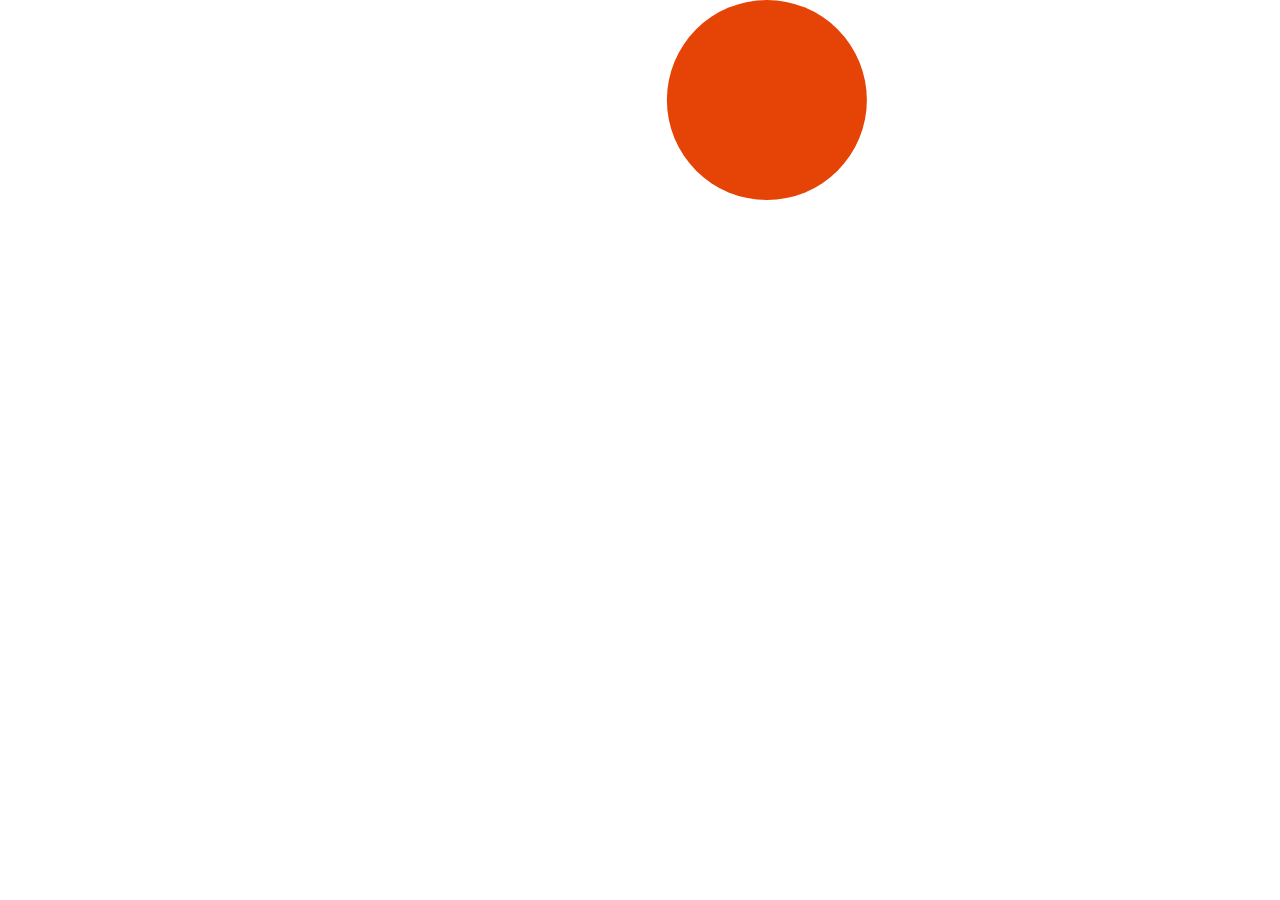
==== deploy/index.html @ 9cb259ca "Josh-format" ====
<!DOCTYPE html>
<html lang="en">
	<head>
		<meta charset="UTF-8" />
		<meta name="viewport" content="width=device-width, initial-scale=1.0" />
		<meta http-equiv="X-UA-Compatible" content="ie=edge" />
		<!-- Google Font -->
	
		<!-- Font Awesome -->
	
		<link rel="stylesheet" href="css/styles.css" />
		<title>Motion Template</title>
	</head>
	

	<body>
		<section id="shapes">
			<div>
				<div id="red-circle"></div>
				<div id="blue-square"></div>
			</div>
		</section>
		
		<script src="js/scripts-min.js"></script>
	</body>
</html>
---- deploy/css/styles.css ----
/* =============
    Mixins
============= */
/* ---------------- Font Sizing ---------------- */
html {
  font-size: 100%;
}

/* ---------------- Media Queries ---------------- */
/* =============
    Variables
============= */
/*! normalize.css v8.0.1 | MIT License | github.com/necolas/normalize.css */
/* Document
   ========================================================================== */
/**
 * 1. Correct the line height in all browsers.
 * 2. Prevent adjustments of font size after orientation changes in iOS.
 */
html {
  line-height: 1.15;
  /* 1 */
  -webkit-text-size-adjust: 100%;
  /* 2 */
}

/* Sections
   ========================================================================== */
/**
 * Remove the margin in all browsers.
 */
body {
  margin: 0;
}

/**
 * Render the `main` element consistently in IE.
 */
main {
  display: block;
}

/**
 * Correct the font size and margin on `h1` elements within `section` and
 * `article` contexts in Chrome, Firefox, and Safari.
 */
h1 {
  font-size: 2em;
  margin: 0.67em 0;
}

/* Grouping content
   ========================================================================== */
/**
 * 1. Add the correct box sizing in Firefox.
 * 2. Show the overflow in Edge and IE.
 */
hr {
  box-sizing: content-box;
  /* 1 */
  height: 0;
  /* 1 */
  overflow: visible;
  /* 2 */
}

/**
 * 1. Correct the inheritance and scaling of font size in all browsers.
 * 2. Correct the odd `em` font sizing in all browsers.
 */
pre {
  font-family: monospace, monospace;
  /* 1 */
  font-size: 1em;
  /* 2 */
}

/* Text-level semantics
   ========================================================================== */
/**
 * Remove the gray background on active links in IE 10.
 */
a {
  background-color: transparent;
}

/**
 * 1. Remove the bottom border in Chrome 57-
 * 2. Add the correct text decoration in Chrome, Edge, IE, Opera, and Safari.
 */
abbr[title] {
  border-bottom: none;
  /* 1 */
  text-decoration: underline;
  /* 2 */
  text-decoration: underline dotted;
  /* 2 */
}

/**
 * Add the correct font weight in Chrome, Edge, and Safari.
 */
b,
strong {
  font-weight: bolder;
}

/**
 * 1. Correct the inheritance and scaling of font size in all browsers.
 * 2. Correct the odd `em` font sizing in all browsers.
 */
code,
kbd,
samp {
  font-family: monospace, monospace;
  /* 1 */
  font-size: 1em;
  /* 2 */
}

/**
 * Add the correct font size in all browsers.
 */
small {
  font-size: 80%;
}

/**
 * Prevent `sub` and `sup` elements from affecting the line height in
 * all browsers.
 */
sub,
sup {
  font-size: 75%;
  line-height: 0;
  position: relative;
  vertical-align: baseline;
}

sub {
  bottom: -0.25em;
}

sup {
  top: -0.5em;
}

/* Embedded content
   ========================================================================== */
/**
 * Remove the border on images inside links in IE 10.
 */
img {
  border-style: none;
}

/* Forms
   ========================================================================== */
/**
 * 1. Change the font styles in all browsers.
 * 2. Remove the margin in Firefox and Safari.
 */
button,
input,
optgroup,
select,
textarea {
  font-family: inherit;
  /* 1 */
  font-size: 100%;
  /* 1 */
  line-height: 1.15;
  /* 1 */
  margin: 0;
  /* 2 */
}

/**
 * Show the overflow in IE.
 * 1. Show the overflow in Edge.
 */
button,
input {
  /* 1 */
  overflow: visible;
}

/**
 * Remove the inheritance of text transform in Edge, Firefox, and IE.
 * 1. Remove the inheritance of text transform in Firefox.
 */
button,
select {
  /* 1 */
  text-transform: none;
}

/**
 * Correct the inability to style clickable types in iOS and Safari.
 */
button,
[type=button],
[type=reset],
[type=submit] {
  -webkit-appearance: button;
}

/**
 * Remove the inner border and padding in Firefox.
 */
button::-moz-focus-inner,
[type=button]::-moz-focus-inner,
[type=reset]::-moz-focus-inner,
[type=submit]::-moz-focus-inner {
  border-style: none;
  padding: 0;
}

/**
 * Restore the focus styles unset by the previous rule.
 */
button:-moz-focusring,
[type=button]:-moz-focusring,
[type=reset]:-moz-focusring,
[type=submit]:-moz-focusring {
  outline: 1px dotted ButtonText;
}

/**
 * Correct the padding in Firefox.
 */
fieldset {
  padding: 0.35em 0.75em 0.625em;
}

/**
 * 1. Correct the text wrapping in Edge and IE.
 * 2. Correct the color inheritance from `fieldset` elements in IE.
 * 3. Remove the padding so developers are not caught out when they zero out
 *    `fieldset` elements in all browsers.
 */
legend {
  box-sizing: border-box;
  /* 1 */
  color: inherit;
  /* 2 */
  display: table;
  /* 1 */
  max-width: 100%;
  /* 1 */
  padding: 0;
  /* 3 */
  white-space: normal;
  /* 1 */
}

/**
 * Add the correct vertical alignment in Chrome, Firefox, and Opera.
 */
progress {
  vertical-align: baseline;
}

/**
 * Remove the default vertical scrollbar in IE 10+.
 */
textarea {
  overflow: auto;
}

/**
 * 1. Add the correct box sizing in IE 10.
 * 2. Remove the padding in IE 10.
 */
[type=checkbox],
[type=radio] {
  box-sizing: border-box;
  /* 1 */
  padding: 0;
  /* 2 */
}

/**
 * Correct the cursor style of increment and decrement buttons in Chrome.
 */
[type=number]::-webkit-inner-spin-button,
[type=number]::-webkit-outer-spin-button {
  height: auto;
}

/**
 * 1. Correct the odd appearance in Chrome and Safari.
 * 2. Correct the outline style in Safari.
 */
[type=search] {
  -webkit-appearance: textfield;
  /* 1 */
  outline-offset: -2px;
  /* 2 */
}

/**
 * Remove the inner padding in Chrome and Safari on macOS.
 */
[type=search]::-webkit-search-decoration {
  -webkit-appearance: none;
}

/**
 * 1. Correct the inability to style clickable types in iOS and Safari.
 * 2. Change font properties to `inherit` in Safari.
 */
::-webkit-file-upload-button {
  -webkit-appearance: button;
  /* 1 */
  font: inherit;
  /* 2 */
}

/* Interactive
   ========================================================================== */
/*
 * Add the correct display in Edge, IE 10+, and Firefox.
 */
details {
  display: block;
}

/*
 * Add the correct display in all browsers.
 */
summary {
  display: list-item;
}

/* Misc
   ========================================================================== */
/**
 * Add the correct display in IE 10+.
 */
template {
  display: none;
}

/**
 * Add the correct display in IE 10.
 */
[hidden] {
  display: none;
}

/* =============
    Base
============= */
figure {
  padding: 0;
  margin: 0;
}

ul {
  padding: 0;
  margin: 0;
}
ul li {
  list-style: none;
}

/* =============
    Typography
============= */
h1, h2, h3, h4 {
  margin: 0;
  padding: 0;
}

p {
  margin: 0;
  padding: 0;
}

/* =============
    Buttons
============= */
/* =============
    Forms
============= */
[type=text], [type=password], [type=date], [type=datetime], [type=datetime-local], [type=month], [type=week], [type=email], [type=number], [type=search], [type=tel], [type=time], [type=url], [type=color], textarea {
  box-shadow: none;
}

[type=text]:focus, [type=password]:focus, [type=date]:focus, [type=datetime]:focus, [type=datetime-local]:focus, [type=month]:focus, [type=week]:focus, [type=email]:focus, [type=number]:focus, [type=search]:focus, [type=tel]:focus, [type=time]:focus, [type=url]:focus, [type=color]:focus, textarea:focus {
  box-shadow: none;
}

input[type=text],
input[type=email],
input[type=password],
textarea {
  -webkit-appearance: none;
}

/* =============
    Navigation
============= */
/* =============
    Header
============= */
/* =============
    Footer
============= */
#shapes {
  display: grid;
  grid-template-columns: auto 60% auto;
  grid-template-areas: ". shapes .";
  height: 100vh;
}
#shapes > div {
  grid-area: shapes;
}
#shapes > div #red-circle {
  height: 200px;
  width: 200px;
  background-color: #e64307;
  border-radius: 100%;
  margin-left: 300px;
}
#shapes > div #blue-square {
  height: 200px;
  width: 200px;
  background-color: #05deff;
}
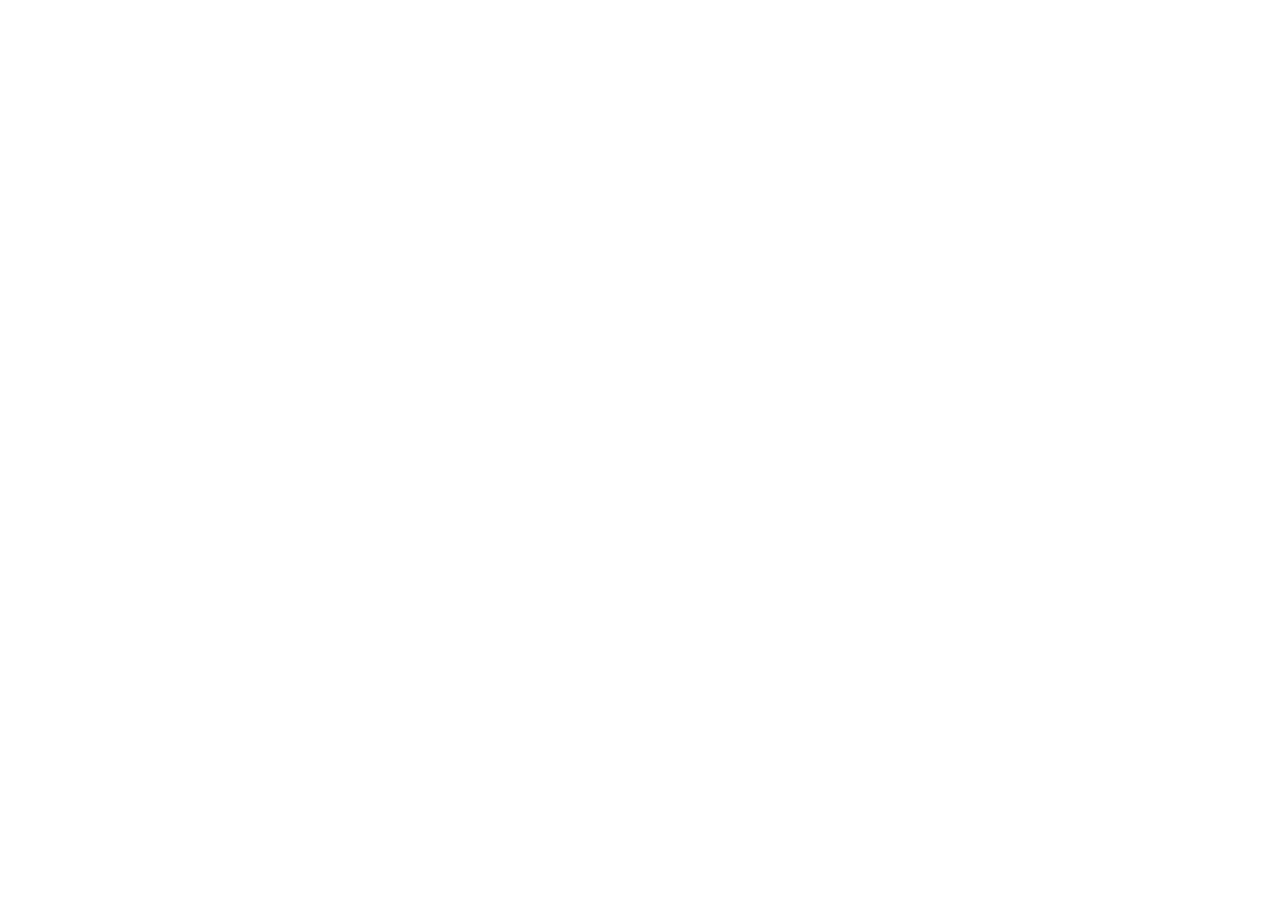
==== commit 65e1aa36: "adding kit files" ====
--- a/deploy/index.html
+++ b/deploy/index.html
@@ -10,16 +10,20 @@
 	
 		<link rel="stylesheet" href="css/styles.css" />
 		<title>Motion Template</title>
+	
 	</head>
 	
 
 	<body>
-		<section id="shapes">
+		<section id="svg-container">
 			<div>
-				<div id="red-circle"></div>
-				<div id="blue-square"></div>
+						
+			
+		
+		
 			</div>
 		</section>
+		
 		
 		<script src="js/scripts-min.js"></script>
 	</body>
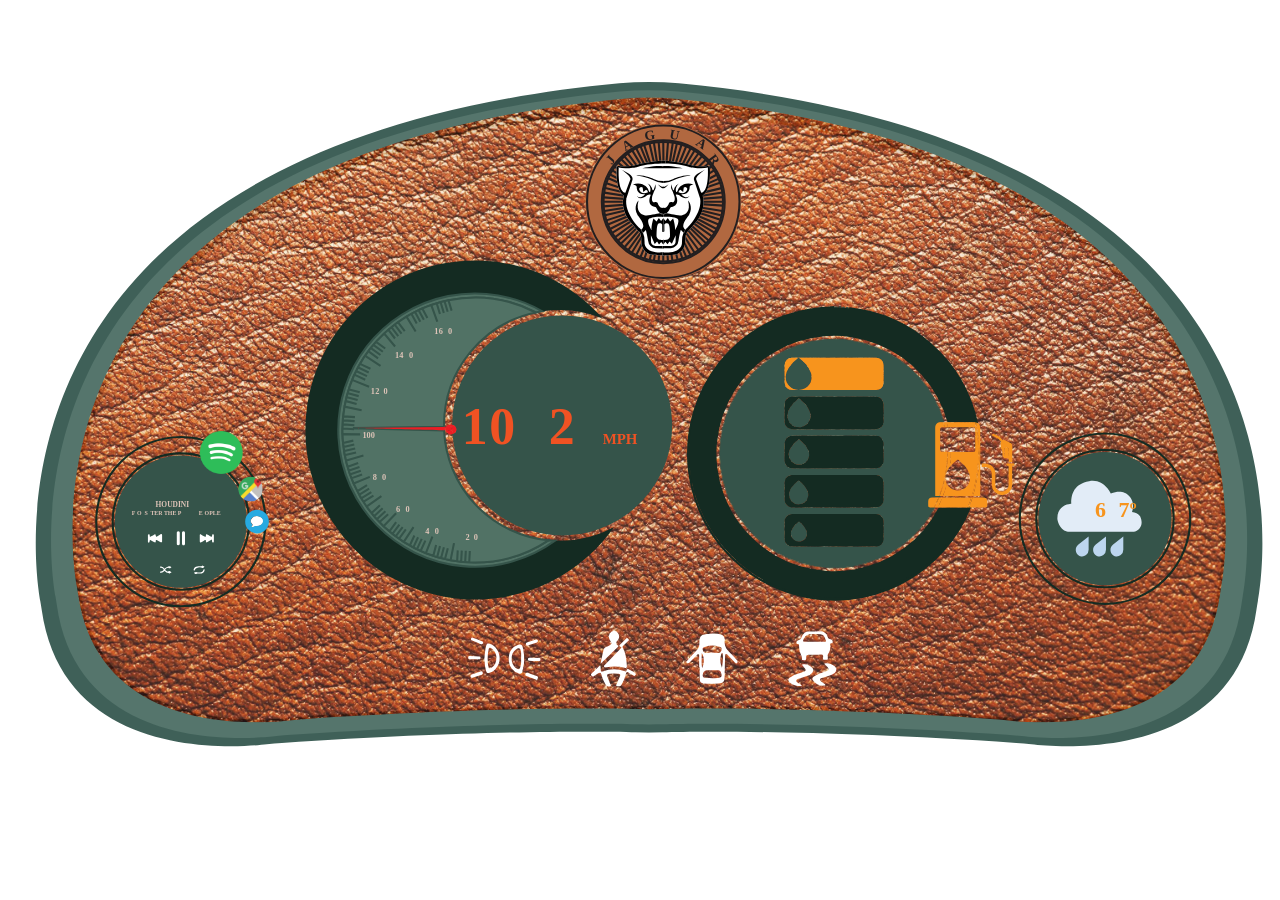
==== commit 2bee11b4: "adding svg code to files" ====
--- a/deploy/index.html
+++ b/deploy/index.html
@@ -18,7 +18,168 @@
 		<section id="svg-container">
 			<div>
 						
-			
+				<svg xmlns="http://www.w3.org/2000/svg" xmlns:xlink="http://www.w3.org/1999/xlink" viewBox="0 0 1224 792">
+					<defs>
+					  <clipPath id="clip-path">
+						<path class="cls-1" d="M593.93 94.61C17.89 149 66 518.08 73.32 560c.45 2.59.88 5.18 1.25 7.78C93.71 703.58 246.84 692.47 277 688.94c4.5-.53 9-1 13.52-1.26 169.93-11.51 282.64-10.4 318.15-9.62q12 .27 24 0c35.51-.78 148.22-1.89 318.15 9.62 4.52.3 9 .73 13.52 1.26 30.15 3.53 183.28 14.64 202.42-121.14.37-2.6.8-5.19 1.25-7.78 7.36-41.94 55.43-411-520.6-465.41a284.58 284.58 0 00-53.48 0z"/>
+					  </clipPath>
+					  <clipPath id="clip-path-3">
+						<circle class="cls-1" cx="239.68" cy="467.7" r="11.74"/>
+					  </clipPath>
+					  <style>
+						.cls-1,.cls-35,.cls-38,.cls-8{fill:none}.cls-7{fill:#35544a}.cls-8{stroke:#142b22}.cls-22,.cls-35,.cls-38,.cls-8{stroke-miterlimit:10;stroke-width:2px}.cls-10{fill:#bdd6ef}.cls-34{fill:#f7941d}.cls-26,.cls-37{font-family:Jaguar-Bold,Jaguar;font-weight:700}.cls-26{fill:#dec4b8}.cls-18{fill:#fff}.cls-21{fill:#142b22}.cls-22{fill:#517265}.cls-22,.cls-35{stroke:#35544a}.cls-23{fill:#ed1c24}.cls-26{font-size:7.94px}.cls-30{letter-spacing:-.03em}.cls-25{letter-spacing:0}.cls-28{letter-spacing:-.04em}.cls-37{font-size:12.98px;fill:#231f20}.cls-38{stroke:#231f20}
+					  </style>
+					</defs>
+					<g id="outline-dash">
+					  <path d="M649.13 79.65a302.23 302.23 0 00-56.91 0c-612.67 57.82-561.55 450.4-553.72 495 .49 2.76.94 5.52 1.33 8.28 20.36 144.42 183.23 132.6 215.3 128.84q7.17-.84 14.38-1.34c180.74-12.23 300.62-11.06 338.39-10.22q12.78.28 25.55 0c37.77-.84 157.65-2 338.39 10.22q7.2.49 14.38 1.34c32.07 3.76 194.94 15.58 215.3-128.84.39-2.76.85-5.52 1.33-8.28 7.83-44.6 58.95-437.18-553.72-495zm529.77 484.66q-.7 3.9-1.28 7.8c-19.52 136-175.69 124.92-206.44 121.38q-6.87-.79-13.79-1.27c-173.3-11.52-288.25-10.41-324.46-9.63q-12.25.27-24.51 0c-36.21-.78-151.16-1.89-324.46 9.63q-6.91.46-13.79 1.27C239.42 697 83.25 708.16 63.73 572.11c-.37-2.6-.81-5.2-1.27-7.8C55 522.29 5.93 152.45 593.4 98a296 296 0 0154.6 0c587.42 54.45 538.4 424.29 530.9 466.31z" fill="#3f6058"/>
+					  <path d="M648.42 87.53a293.91 293.91 0 00-55.49 0C-4.48 143.91 45.37 526.71 53 570.21c.47 2.69.92 5.38 1.3 8.08C74.15 719.11 233 707.58 264.24 703.91q7-.81 14-1.3c176.24-11.93 293.13-10.79 330-10 8.31.18 16.6.18 24.92 0 36.82-.82 153.72-2 330 10q7 .48 14 1.3c31.26 3.67 190.08 15.2 209.93-125.62.38-2.7.83-5.39 1.3-8.08 7.61-43.5 57.44-426.3-539.97-482.68zM1165 560.12c-.45 2.53-.88 5.06-1.24 7.61-19 132.66-171.32 121.8-201.3 118.35-4.47-.52-9-.94-13.44-1.23-169-11.24-281.08-10.16-316.39-9.4q-12 .27-23.89 0c-35.31-.76-147.4-1.84-316.39 9.4-4.49.29-9 .71-13.44 1.23-30 3.45-182.26 14.31-201.3-118.35-.36-2.55-.79-5.08-1.24-7.61-7.32-41-55.12-401.6 517.71-454.72a288.35 288.35 0 0153.21 0c572.82 53.12 525.02 413.74 517.71 454.72z" fill="#55756c"/>
+					</g>
+					<g clip-path="url(#clip-path)" opacity=".87" id="leather">
+					  <image width="2880" height="1800" transform="matrix(.4 0 0 .4 41.14 52.29)" xlink:href="[data-uri]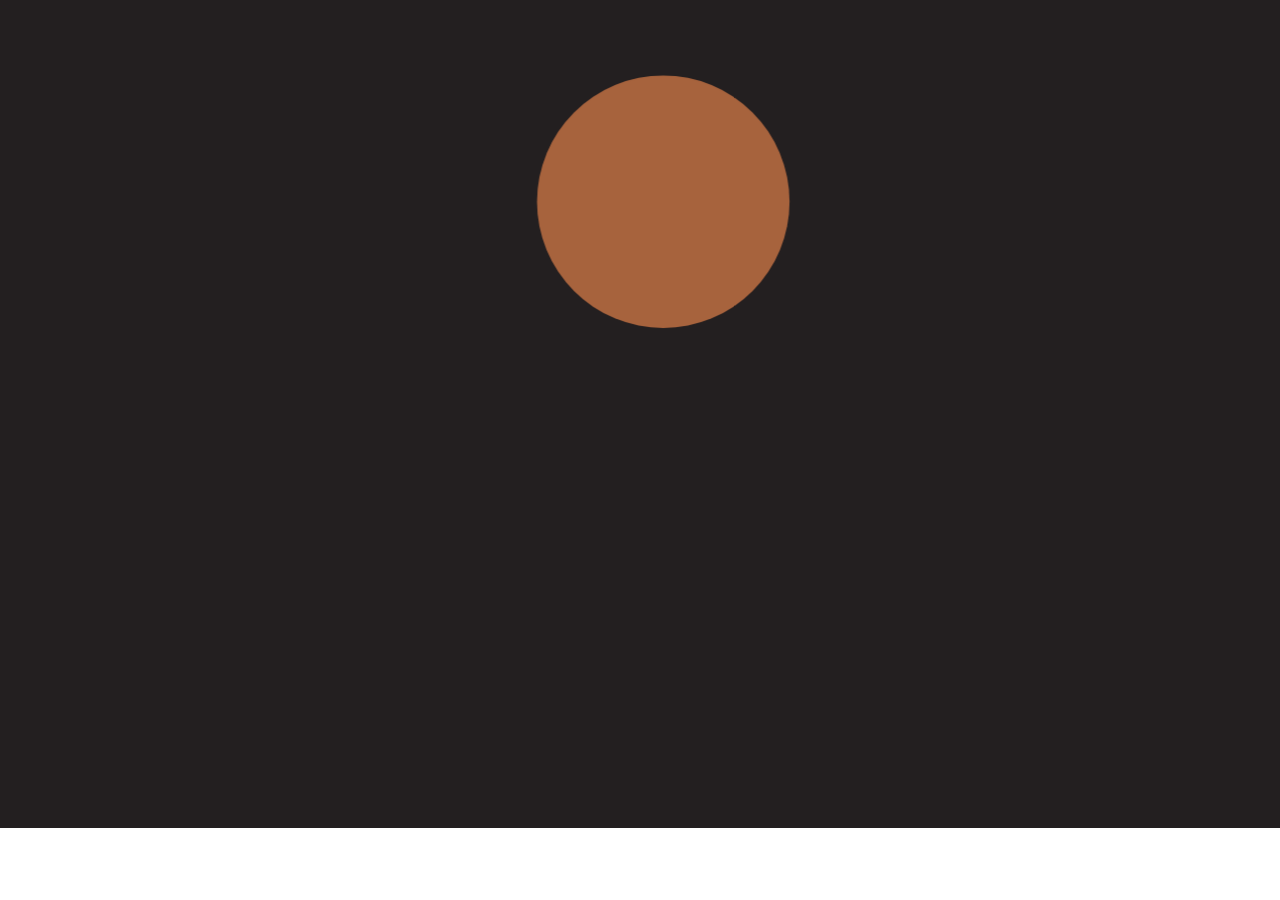
==== commit 7dd020b0: "fixing fuel indicator and weather" ====
--- a/deploy/index.html
+++ b/deploy/index.html
@@ -21,15 +21,13 @@
 				<svg xmlns="http://www.w3.org/2000/svg" xmlns:xlink="http://www.w3.org/1999/xlink" viewBox="0 0 1224 792">
 					<defs>
 					  <clipPath id="clip-path">
-						<path class="cls-1" d="M593.93 94.61C17.89 149 66 518.08 73.32 560c.45 2.59.88 5.18 1.25 7.78C93.71 703.58 246.84 692.47 277 688.94c4.5-.53 9-1 13.52-1.26 169.93-11.51 282.64-10.4 318.15-9.62q12 .27 24 0c35.51-.78 148.22-1.89 318.15 9.62 4.52.3 9 .73 13.52 1.26 30.15 3.53 183.28 14.64 202.42-121.14.37-2.6.8-5.19 1.25-7.78 7.36-41.94 55.43-411-520.6-465.41a284.58 284.58 0 00-53.48 0z"/>
+						<path d="M593.93 94.61C17.89 149 66 518.08 73.32 560c.45 2.59.88 5.18 1.25 7.78C93.71 703.58 246.84 692.47 277 688.94c4.5-.53 9-1 13.52-1.26 169.93-11.51 282.64-10.4 318.15-9.62q12 .27 24 0c35.51-.78 148.22-1.89 318.15 9.62 4.52.3 9 .73 13.52 1.26 30.15 3.53 183.28 14.64 202.42-121.14.37-2.6.8-5.19 1.25-7.78 7.36-41.94 55.43-411-520.6-465.41a284.58 284.58 0 00-53.48 0z" fill="none"/>
 					  </clipPath>
 					  <clipPath id="clip-path-3">
-						<circle class="cls-1" cx="239.68" cy="467.7" r="11.74"/>
+						<circle cx="239.68" cy="467.7" r="11.74" fill="none"/>
 					  </clipPath>
-					  <style>
-						.cls-1,.cls-35,.cls-38,.cls-8{fill:none}.cls-7{fill:#35544a}.cls-8{stroke:#142b22}.cls-22,.cls-35,.cls-38,.cls-8{stroke-miterlimit:10;stroke-width:2px}.cls-10{fill:#bdd6ef}.cls-34{fill:#f7941d}.cls-26,.cls-37{font-family:Jaguar-Bold,Jaguar;font-weight:700}.cls-26{fill:#dec4b8}.cls-18{fill:#fff}.cls-21{fill:#142b22}.cls-22{fill:#517265}.cls-22,.cls-35{stroke:#35544a}.cls-23{fill:#ed1c24}.cls-26{font-size:7.94px}.cls-30{letter-spacing:-.03em}.cls-25{letter-spacing:0}.cls-28{letter-spacing:-.04em}.cls-37{font-size:12.98px;fill:#231f20}.cls-38{stroke:#231f20}
-					  </style>
 					</defs>
+					<path fill="#231f20" d="M0 0h1224v792H0z" id="black"/>
 					<g id="outline-dash">
 					  <path d="M649.13 79.65a302.23 302.23 0 00-56.91 0c-612.67 57.82-561.55 450.4-553.72 495 .49 2.76.94 5.52 1.33 8.28 20.36 144.42 183.23 132.6 215.3 128.84q7.17-.84 14.38-1.34c180.74-12.23 300.62-11.06 338.39-10.22q12.78.28 25.55 0c37.77-.84 157.65-2 338.39 10.22q7.2.49 14.38 1.34c32.07 3.76 194.94 15.58 215.3-128.84.39-2.76.85-5.52 1.33-8.28 7.83-44.6 58.95-437.18-553.72-495zm529.77 484.66q-.7 3.9-1.28 7.8c-19.52 136-175.69 124.92-206.44 121.38q-6.87-.79-13.79-1.27c-173.3-11.52-288.25-10.41-324.46-9.63q-12.25.27-24.51 0c-36.21-.78-151.16-1.89-324.46 9.63q-6.91.46-13.79 1.27C239.42 697 83.25 708.16 63.73 572.11c-.37-2.6-.81-5.2-1.27-7.8C55 522.29 5.93 152.45 593.4 98a296 296 0 0154.6 0c587.42 54.45 538.4 424.29 530.9 466.31z" fill="#3f6058"/>
 					  <path d="M648.42 87.53a293.91 293.91 0 00-55.49 0C-4.48 143.91 45.37 526.71 53 570.21c.47 2.69.92 5.38 1.3 8.08C74.15 719.11 233 707.58 264.24 703.91q7-.81 14-1.3c176.24-11.93 293.13-10.79 330-10 8.31.18 16.6.18 24.92 0 36.82-.82 153.72-2 330 10q7 .48 14 1.3c31.26 3.67 190.08 15.2 209.93-125.62.38-2.7.83-5.39 1.3-8.08 7.61-43.5 57.44-426.3-539.97-482.68zM1165 560.12c-.45 2.53-.88 5.06-1.24 7.61-19 132.66-171.32 121.8-201.3 118.35-4.47-.52-9-.94-13.44-1.23-169-11.24-281.08-10.16-316.39-9.4q-12 .27-23.89 0c-35.31-.76-147.4-1.84-316.39 9.4-4.49.29-9 .71-13.44 1.23-30 3.45-182.26 14.31-201.3-118.35-.36-2.55-.79-5.08-1.24-7.61-7.32-41-55.12-401.6 517.71-454.72a288.35 288.35 0 0153.21 0c572.82 53.12 525.02 413.74 517.71 454.72z" fill="#55756c"/>
@@ -38,28 +36,32 @@
 					  <image width="2880" height="1800" transform="matrix(.4 0 0 .4 41.14 52.29)" xlink:href="[data-uri]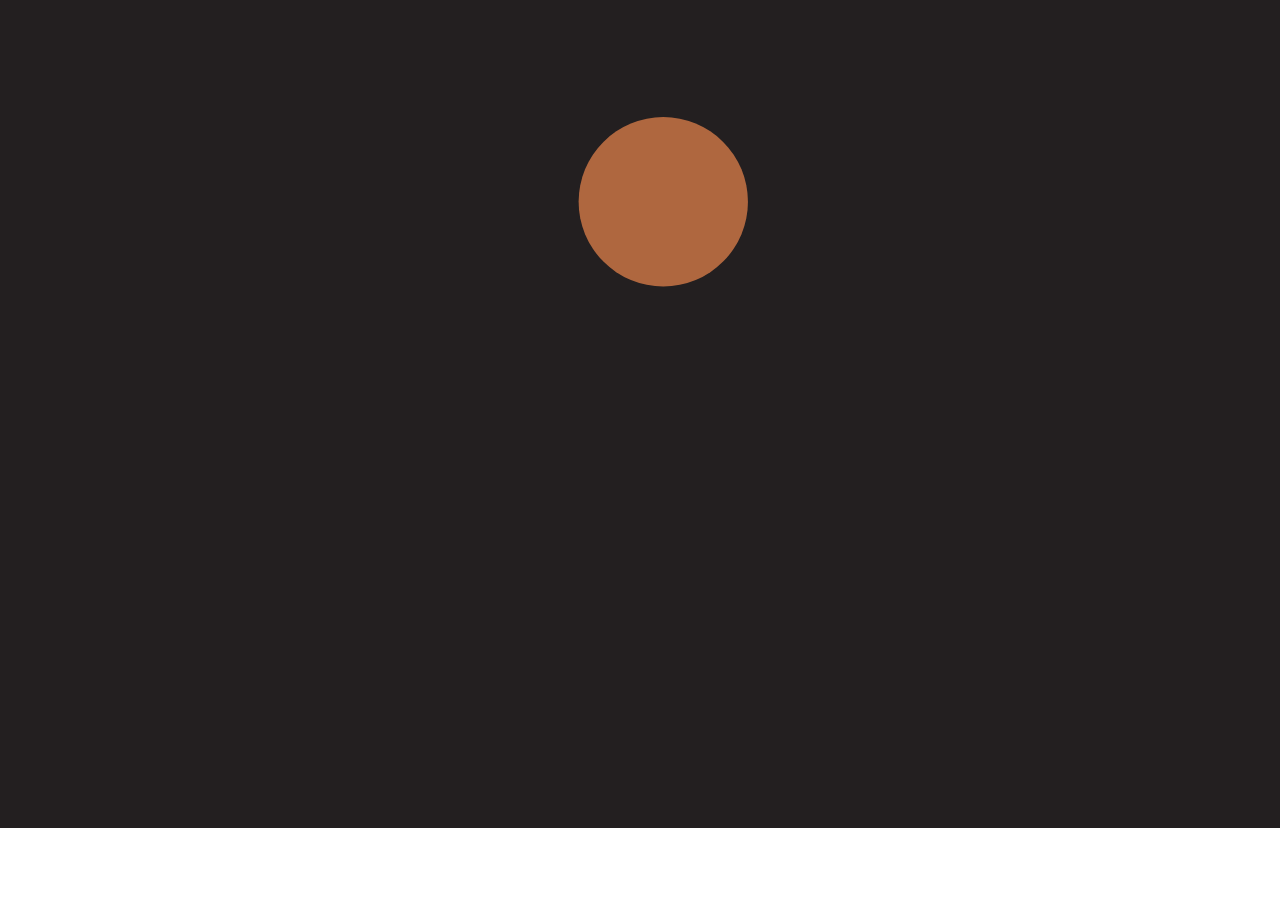
==== commit b2d0af1f: "fixing-blinking ornge fuel tabs" ====
--- a/deploy/index.html
+++ b/deploy/index.html
@@ -113,7 +113,7 @@
 						<path d="M891.51 475.79c-2.68 0-3.92 1.25-3.93 3.9V483c0 1.86.32 2.19 2.16 2.19H893q2.46-4.59 4.49-9.43zM969.22 443.23c-2-.09-4.07-.09-6.09 0-.34 0-.85.63-.9 1s.5.76.88.93a3.76 3.76 0 001.3.1 1.13 1.13 0 01.09.26v18.4a5.84 5.84 0 01-2.34 4.68 6.38 6.38 0 01-10.39-4.92c-.06-3.51 0-7 0-10.53a10.29 10.29 0 00-.52-3.37c-2.07-5.58-6.82-7.25-12.53-6.48v3.25h3.36a6.33 6.33 0 016.35 6.51v10.63a9.74 9.74 0 0019.48.12V445.25a4.12 4.12 0 001.41-.12c.38-.18.91-.67.87-.95s-.62-.93-.97-.95zM949.59 417c.51.22 1 .51 1.52.68a13.34 13.34 0 016.36 4.65 6.58 6.58 0 00-.54 1.58 27.2 27.2 0 000 3.83 3.13 3.13 0 00.67 1.9 4 4 0 011 3.41v1.77a3.39 3.39 0 003.18 3.37h1.28c1.09 0 1.54.46 1.58 1.56v2H968v-15a3.47 3.47 0 00-2.11-3.36c-1.62-.8-3.21-1.65-4.85-2.39a8.75 8.75 0 00-2-.38l-.21.3-.3-.39c-2.12-2.77-5.14-4.16-8.26-5.41-.66-.26-1.26-.3-1.57.44s.24 1.15.89 1.44zm11.1 12.46a1.25 1.25 0 011.39-1.32h1.28a1.22 1.22 0 011.29 1.22c.05 2.22 0 4.44 0 6.75-1 0-2 .06-2.92 0a1.19 1.19 0 01-1.07-1.32c0-1.79 0-3.57.03-5.34z"/>
 					  </g>
 					</g>
-					<g id="orange-ft-5">
+					<!-- <g id="orange-ft-5">
 					  <path id="_ft5_2" data-name="&lt;ft5&gt;" d="M837.88 342h-80.56a7 7 0 00-7 7v17a7 7 0 007 7h80.56a7 7 0 007-7v-17a7 7 0 00-7-7zm-74.3 31a12.59 12.59 0 01-12.37-12.84 16.58 16.58 0 013-8.39 37.9 37.9 0 018.78-9.35 1.41 1.41 0 011.33-.11c4.67 3.72 8.85 7.88 11 13.61A12.47 12.47 0 01763.58 373z" fill="#f7941d"/>
 					</g>
 					<g id="orange-ft-4">
@@ -127,7 +127,7 @@
 					</g>
 					<g id="orange-ft-1">
 					  <path id="_ft1_2" data-name="&lt;ft1&gt;" d="M837.88 491.56h-80.56a7 7 0 00-7 7v17.08a7 7 0 007 7h80.56a7 7 0 007-7v-17.11a7 7 0 00-7-6.97zm-74 26.37a7.78 7.78 0 01-7.63-7.93 10.22 10.22 0 011.83-5.18 23.38 23.38 0 015.41-5.77.89.89 0 01.83-.07c2.88 2.3 5.46 4.86 6.79 8.4a7.7 7.7 0 01-7.23 10.55z" fill="#f7941d"/>
-					</g>
+					</g> -->
 					<g id="Jag-logo">
 					  <circle cx="634.26" cy="192.93" r="74.64" fill="#b16840"/>
 					  <g id="_Text_" data-name="&lt;Text&gt;">
